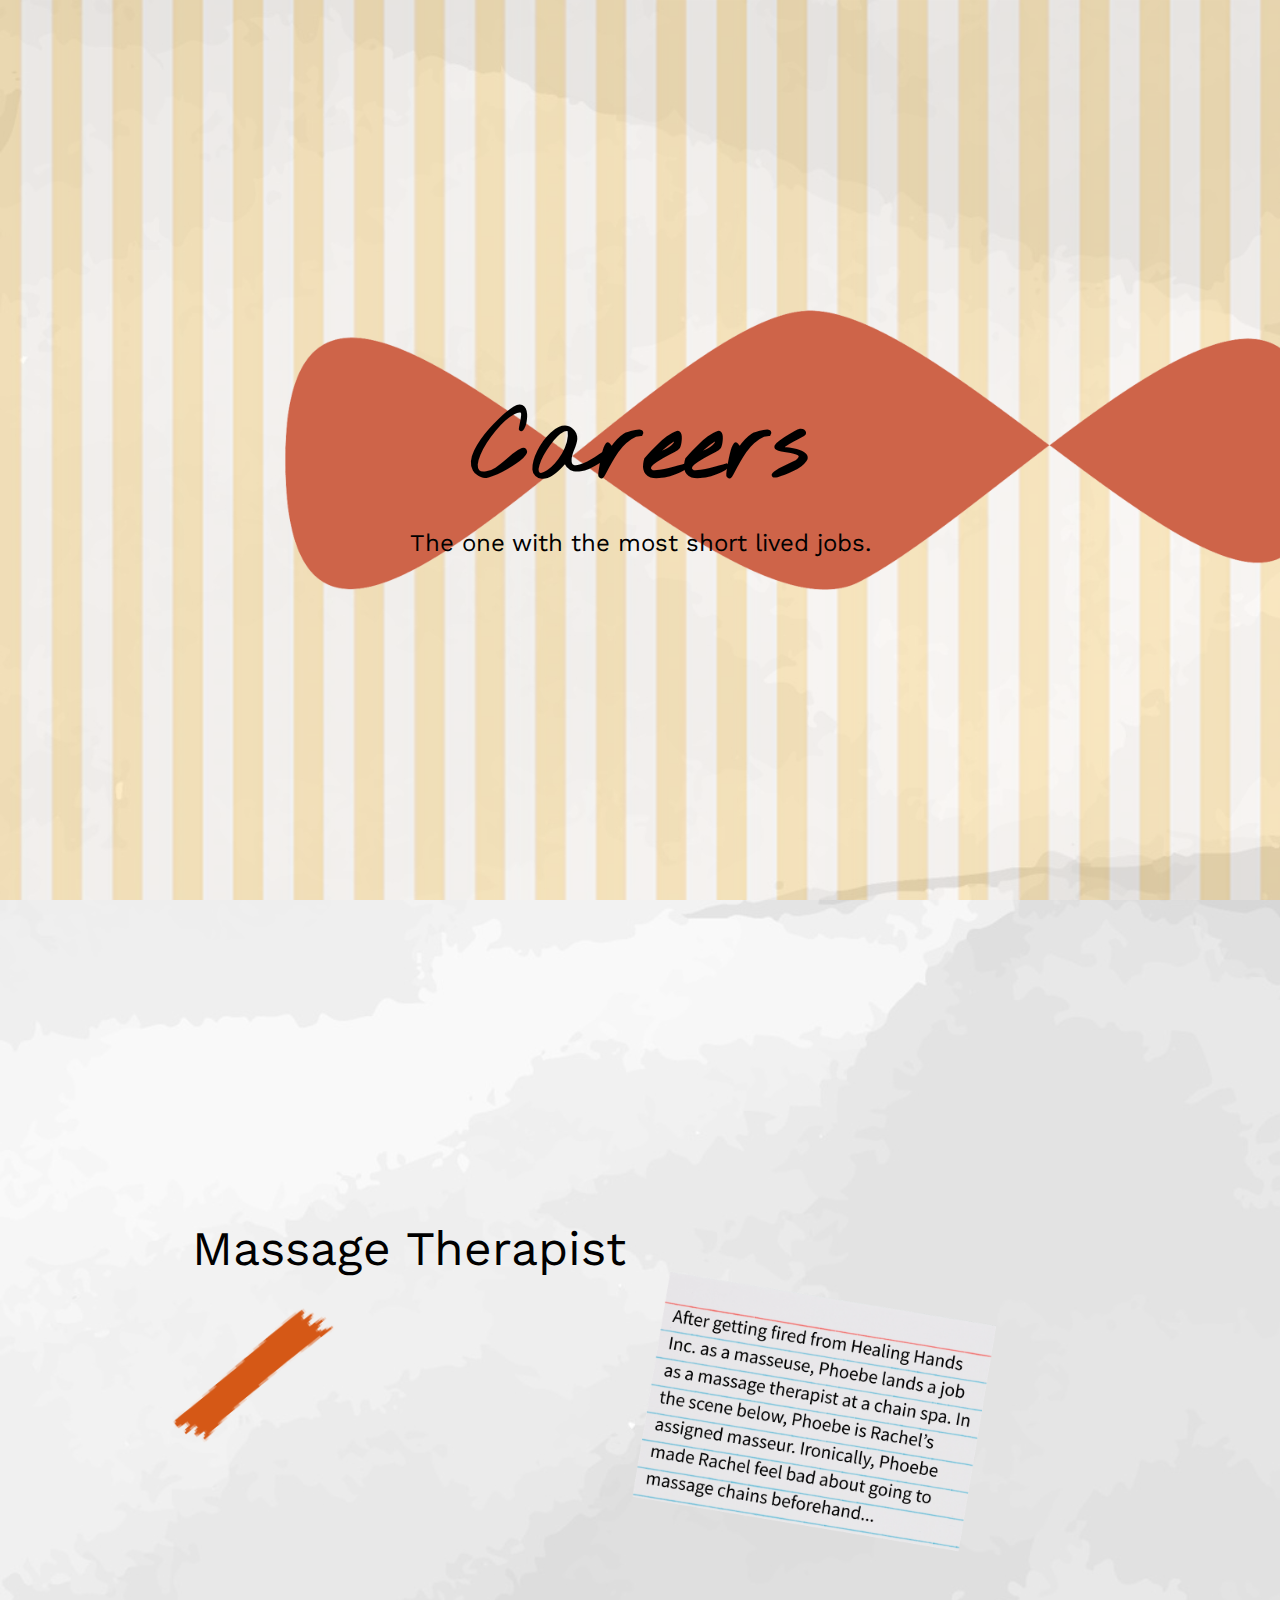
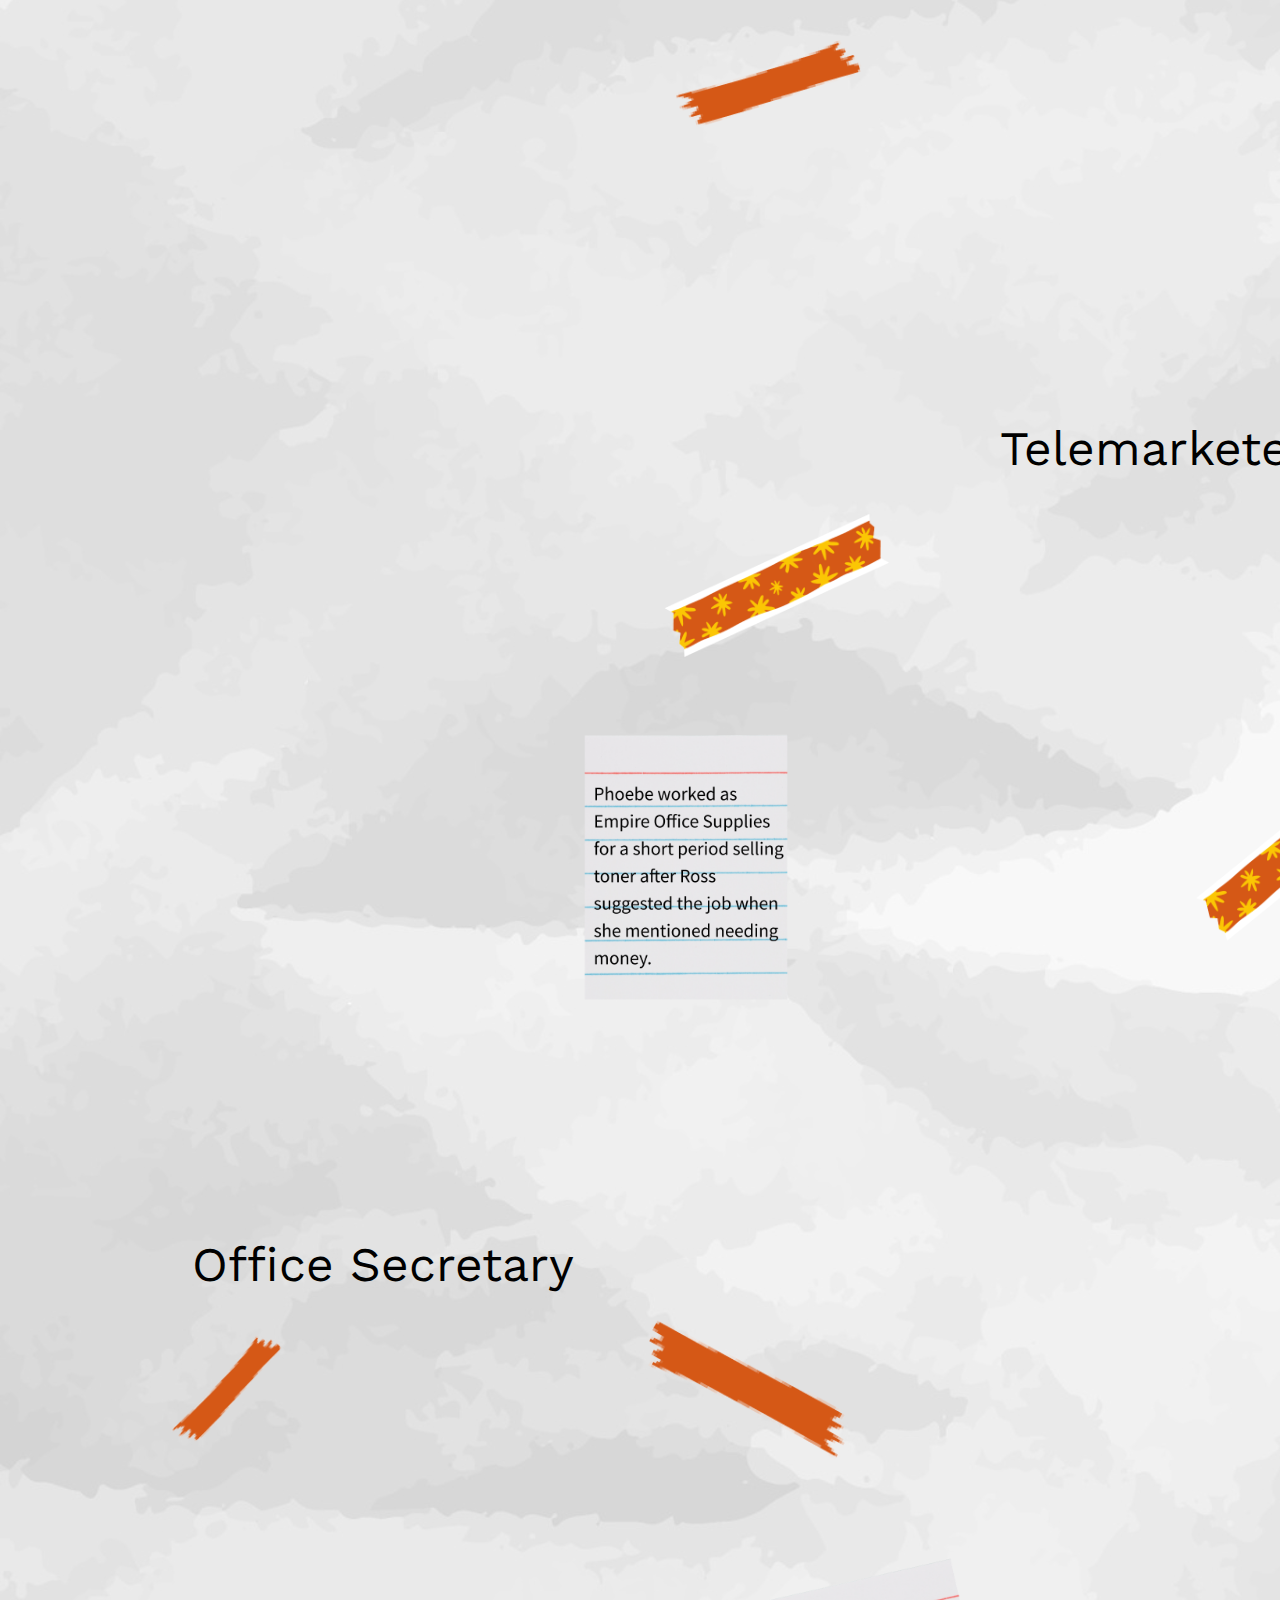
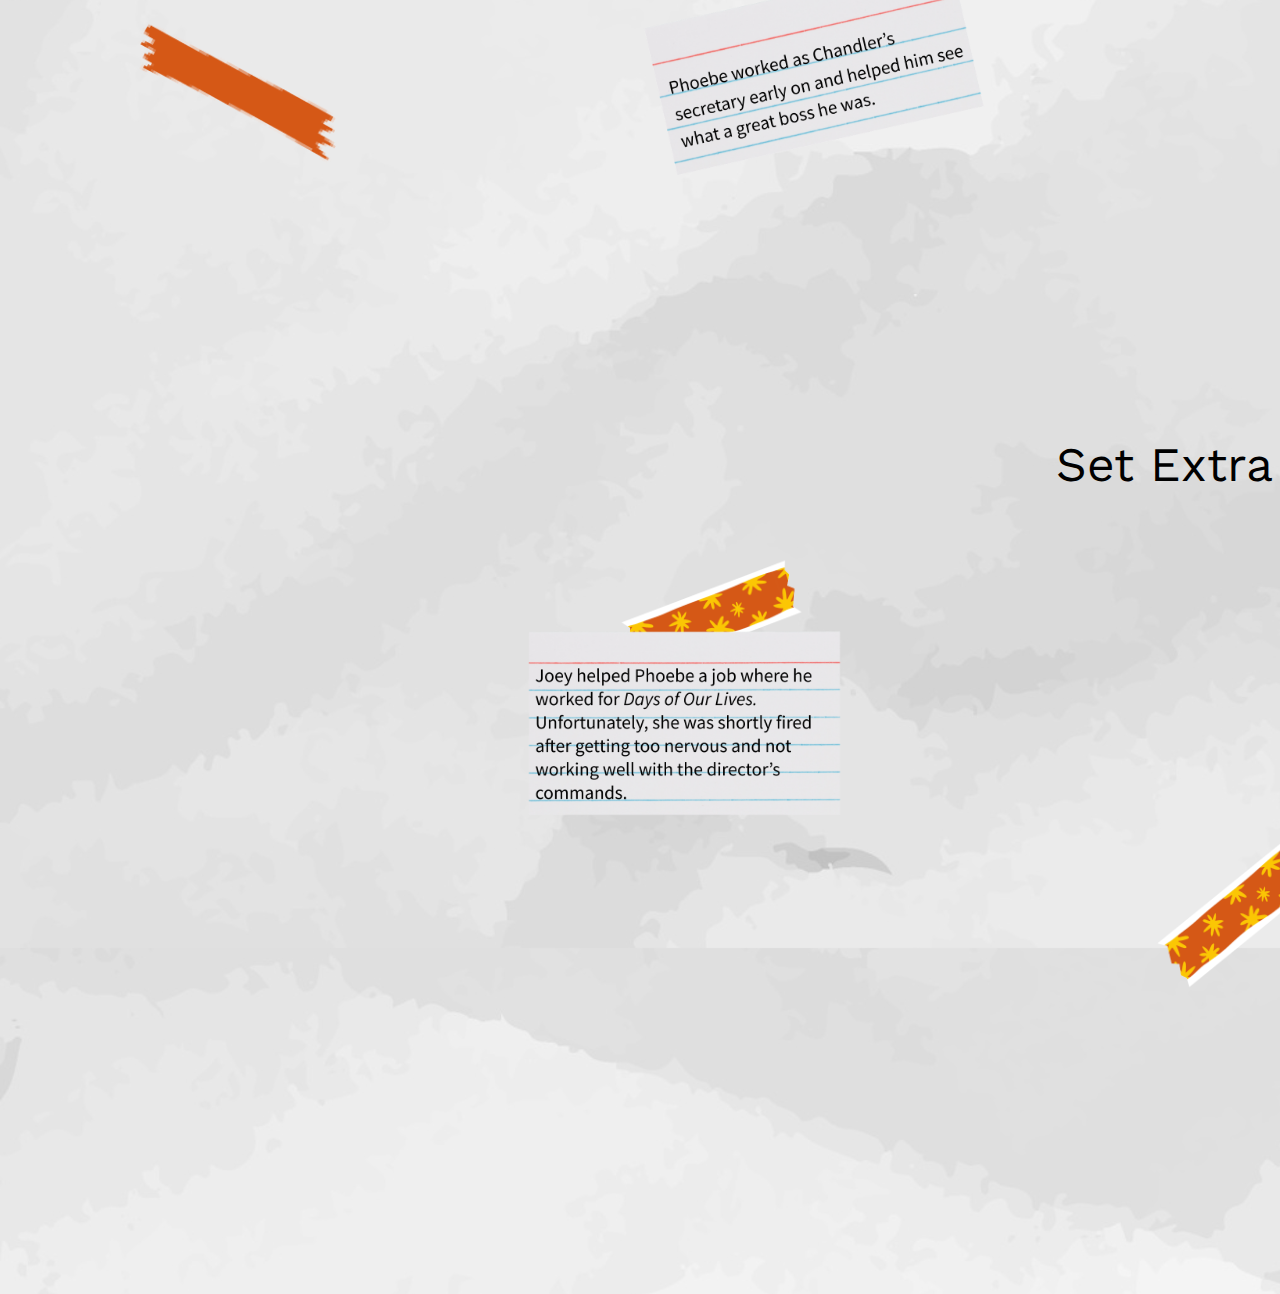
==== careers.html @ 3e1822ba "draft" ====
<!DOCTYPE html>
<html lang="en">
<head>
    <!-- nothing you could do -->
    <link rel="preconnect" href="https://fonts.googleapis.com">
    <link rel="preconnect" href="https://fonts.gstatic.com" crossorigin>
    <link href="https://fonts.googleapis.com/css2?family=Nothing+You+Could+Do&display=swap" rel="stylesheet">   
    <!-- work sans -->
    <link rel="preconnect" href="https://fonts.googleapis.com">
    <link rel="preconnect" href="https://fonts.gstatic.com" crossorigin>
    <link href="https://fonts.googleapis.com/css2?family=Work+Sans:ital,wght@0,100..900;1,100..900&display=swap" rel="stylesheet">
    <title>Web Design Labs</title>
    <!-- source sans 3 -->
    <link rel="preconnect" href="https://fonts.googleapis.com">
    <link rel="preconnect" href="https://fonts.gstatic.com" crossorigin>
    <link href="https://fonts.googleapis.com/css2?family=Source+Sans+3:ital,wght@0,200..900;1,200..900&display=swap" rel="stylesheet">
    
    <link rel="stylesheet" href="careers.css">
</head>

<body>
   
    <main>
 
        <div class="container">
            <div class="text">
              <h1>Careers</h1>
              <h2>The one with the most short lived jobs.</h2>
            </div>
        </div>

        <div class="massagetherapist">
            <h3>Massage Therapist</h3>
            <img src="media/careers/firstnote.png" class="firstnote">
            <img src="media/careers/firsttape.png" class="firsttape">
            <iframe id="video-massage" width="626" height="371" src="https://www.youtube.com/embed/C-WMx1nCTbc" title="Phoebe Secretly Gives Rachel a Massage | Friends" frameborder="0" allow="accelerometer; autoplay; clipboard-write; encrypted-media; gyroscope; picture-in-picture; web-share" referrerpolicy="strict-origin-when-cross-origin" allowfullscreen></iframe>
            <script src="https://www.youtube.com/iframe_api"></script>
            
        </div>

        <div class="telemarketer">
            <h4>Telemarketer</h4>
            <img src="media/careers/secondnote.png" class="secondnote">
            <img src="media/careers/secondtape.png" class="secondtape">
            <iframe width="626" height="371" src="https://www.youtube.com/embed/RNCJu1J_Urg" title="Phoebe Starts Her Telemarketing Job | Friends" frameborder="0" allow="accelerometer; autoplay; clipboard-write; encrypted-media; gyroscope; picture-in-picture; web-share" referrerpolicy="strict-origin-when-cross-origin" allowfullscreen></iframe>
        </div>

        <div class="officesecretary">
            <h3>Office Secretary</h3>
            <img src="media/careers/thirdnote.png" class="thirdnote">
            <img src="media/careers/thirdtape.png" class="thirdtape">
            <iframe width="626" height="371" src="https://www.youtube.com/embed/V6TyZj4gkYQ" title="Friends: Phoebe Becomes Chandler&#39;s Temp Secretary (Season 1 Clip) | TBS" frameborder="0" allow="accelerometer; autoplay; clipboard-write; encrypted-media; gyroscope; picture-in-picture; web-share" referrerpolicy="strict-origin-when-cross-origin" allowfullscreen></iframe>
        </dvi>

        <div class="setextra">
            <h5>Set Extra</h5>
            <img src="media/careers/fourthnote.png" class="fourthnote">
            <img src="media/careers/fourthtape.png" class="fourthtape">
            <iframe width="626" height="371" src="https://www.youtube.com/embed/PnAcKcSsz2U" title="Nurse Phoebe | Friends" frameborder="0" allow="accelerometer; autoplay; clipboard-write; encrypted-media; gyroscope; picture-in-picture; web-share" referrerpolicy="strict-origin-when-cross-origin" allowfullscreen></iframe>
        </div>
    
    </main>

    <script src="careers.js"></script>
    
</body>
</html>
---- careers.css ----
/* texts */

body {
    background-image: url('media/landing/crumpled paper.jpeg');
    background-size: cover;
    margin: 0;
}

h1 {
    font-family: "Nothing You Could Do", sans-serif;
    font-size: 96px;
}

h2 {
    font-family: "Work Sans", sans-serif;
    font-size: 24px;
    font-weight: normal;
    margin-top: -50px;
}

h3 {
    font-family: "Work Sans", sans-serif;
    font-size: 48px;
    font-weight: normal;
    white-space: nowrap;
}

h4 {
    font-family: "Work Sans", sans-serif;
    font-size: 48px;
    font-weight: normal;
    white-space: nowrap;
    margin-left: 6.5em;
}

h5 {
    font-family: "Work Sans", sans-serif;
    font-size: 48px;
    font-weight: normal;
    white-space: nowrap;
    margin-left: 8em;
}

p {
    font-family: "Source Sans 3", sans-serif;
    font-size: 20px;
    margin-left: 7em;
}

/* main */

.container {
    display: flex; 
    justify-content: center; /* Horizontally center */
    align-items: center; /* Vertically center */
    text-align: center;
    height: 100vh; 
    background-image: 
        url('media/careers/background.png');
    background-size: cover;
}

.massagetherapist {
    margin-left: 12em;
    margin-top: 20em;
}

.firstnote {
    position: absolute;
    margin-left: -8em;
    margin-top: -21em;
    z-index: 2;  
    width: 1500px;
    pointer-events: none;
}

.firsttape {
    position: absolute;
    margin-left: -36em;
    margin-top: -20em;
    z-index: 2;  
    width: 1800px;
    pointer-events: none;
}

.telemarketer {
    margin-left: 43em;
    margin-top: 20em;
}

.secondnote {
    position: absolute;
    margin-left: -47em;
    margin-top: -6em;
    z-index: 2;  
    width: 1500px;
    pointer-events: none;
}

.secondtape {
    position: absolute;
    margin-left: -36em;
    margin-top: -20em;
    z-index: 2;  
    width: 1800px;
    pointer-events: none;
}

.officesecretary {
    margin-left: 12em;
    margin-top: 20em;
}

.thirdnote {
    position: absolute;
    margin-left: -8em;
    margin-top: -6em;
    z-index: 3;  
    width: 1500px;
    pointer-events: none;
}

.thirdtape {
    position: absolute;
    margin-left: -39em;
    margin-top: -20em;
    z-index: 2;  
    width: 1850px;
    pointer-events: none;
}


.setextra {
    margin-left: 30em;
    margin-top: 20em;
}

.fourthnote {
    position: absolute;
    margin-left: -47em;
    margin-top: -17em;
    z-index: 3;  
    width: 1500px;
    pointer-events: none;
}

.fourthtape {
    position: absolute;
    margin-left: -39em;
    margin-top: -20em;
    z-index: 2;  
    width: 1850px;
    pointer-events: none;
}
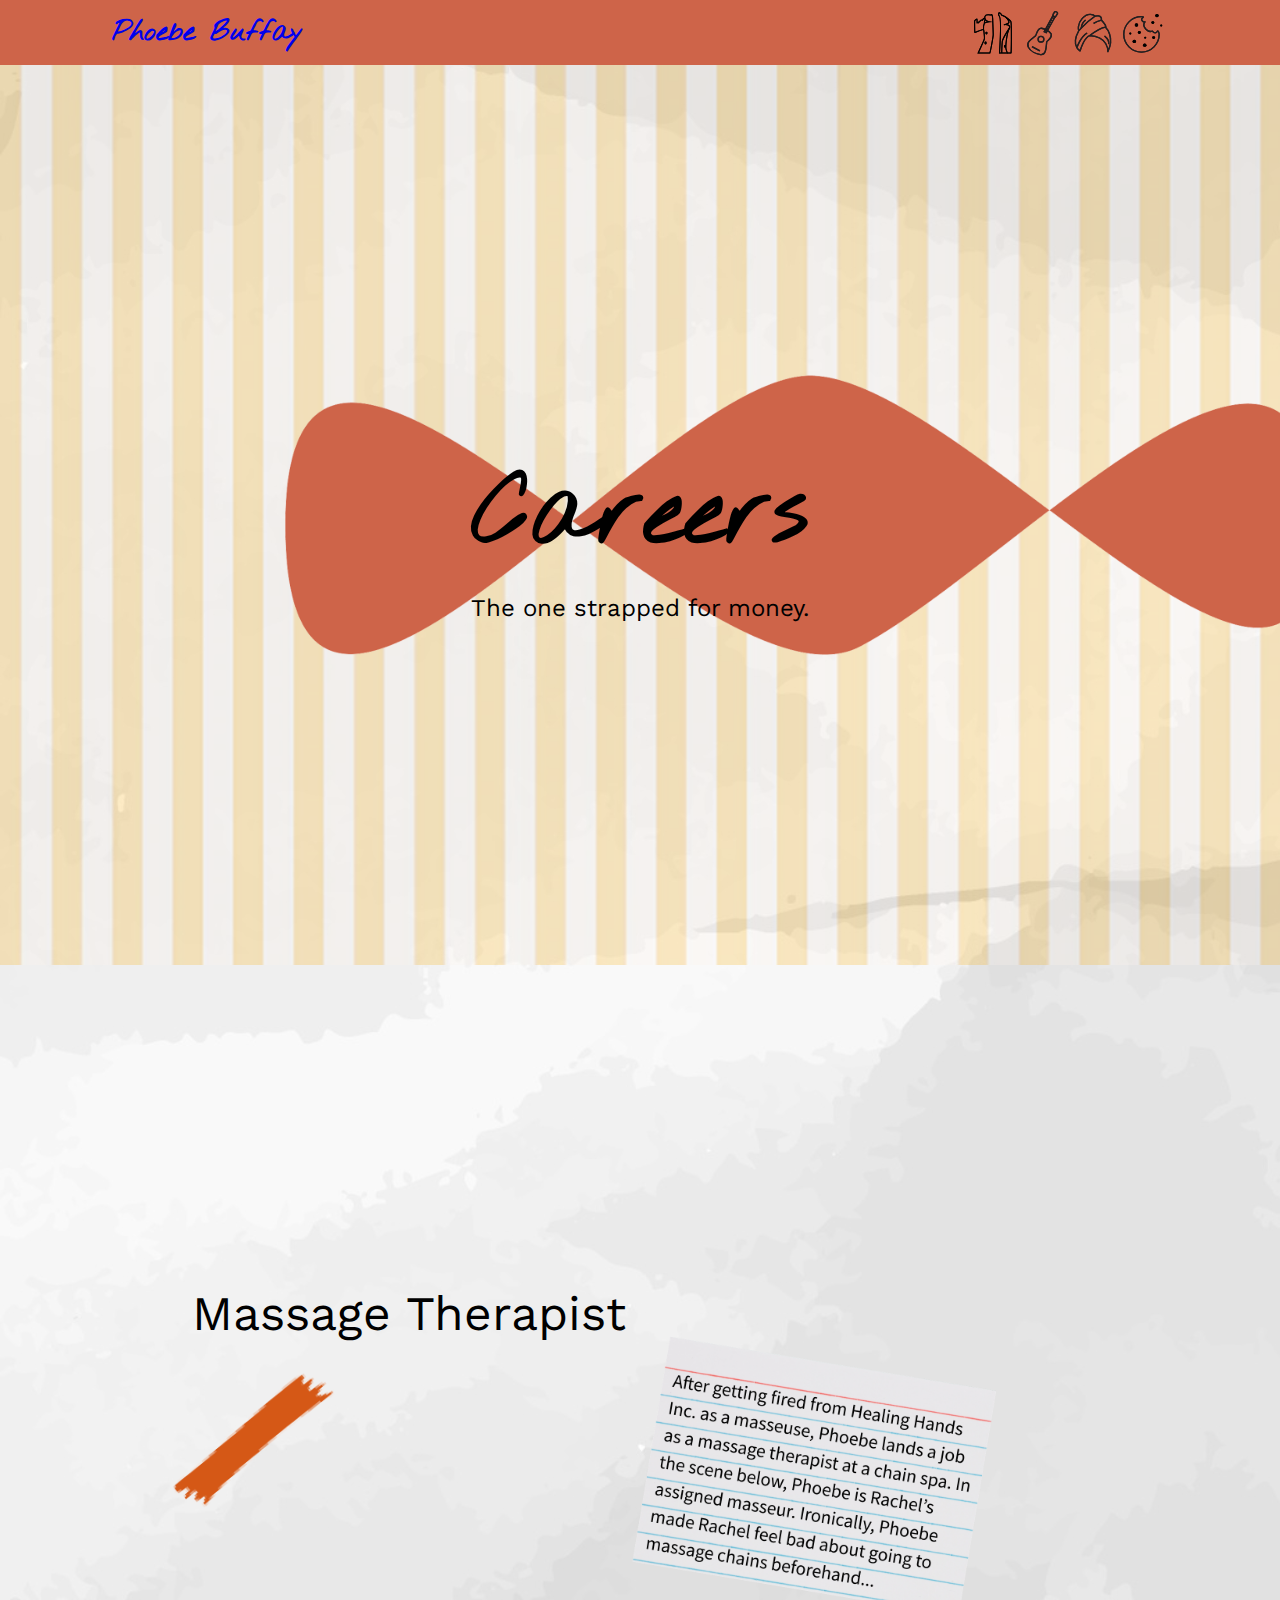
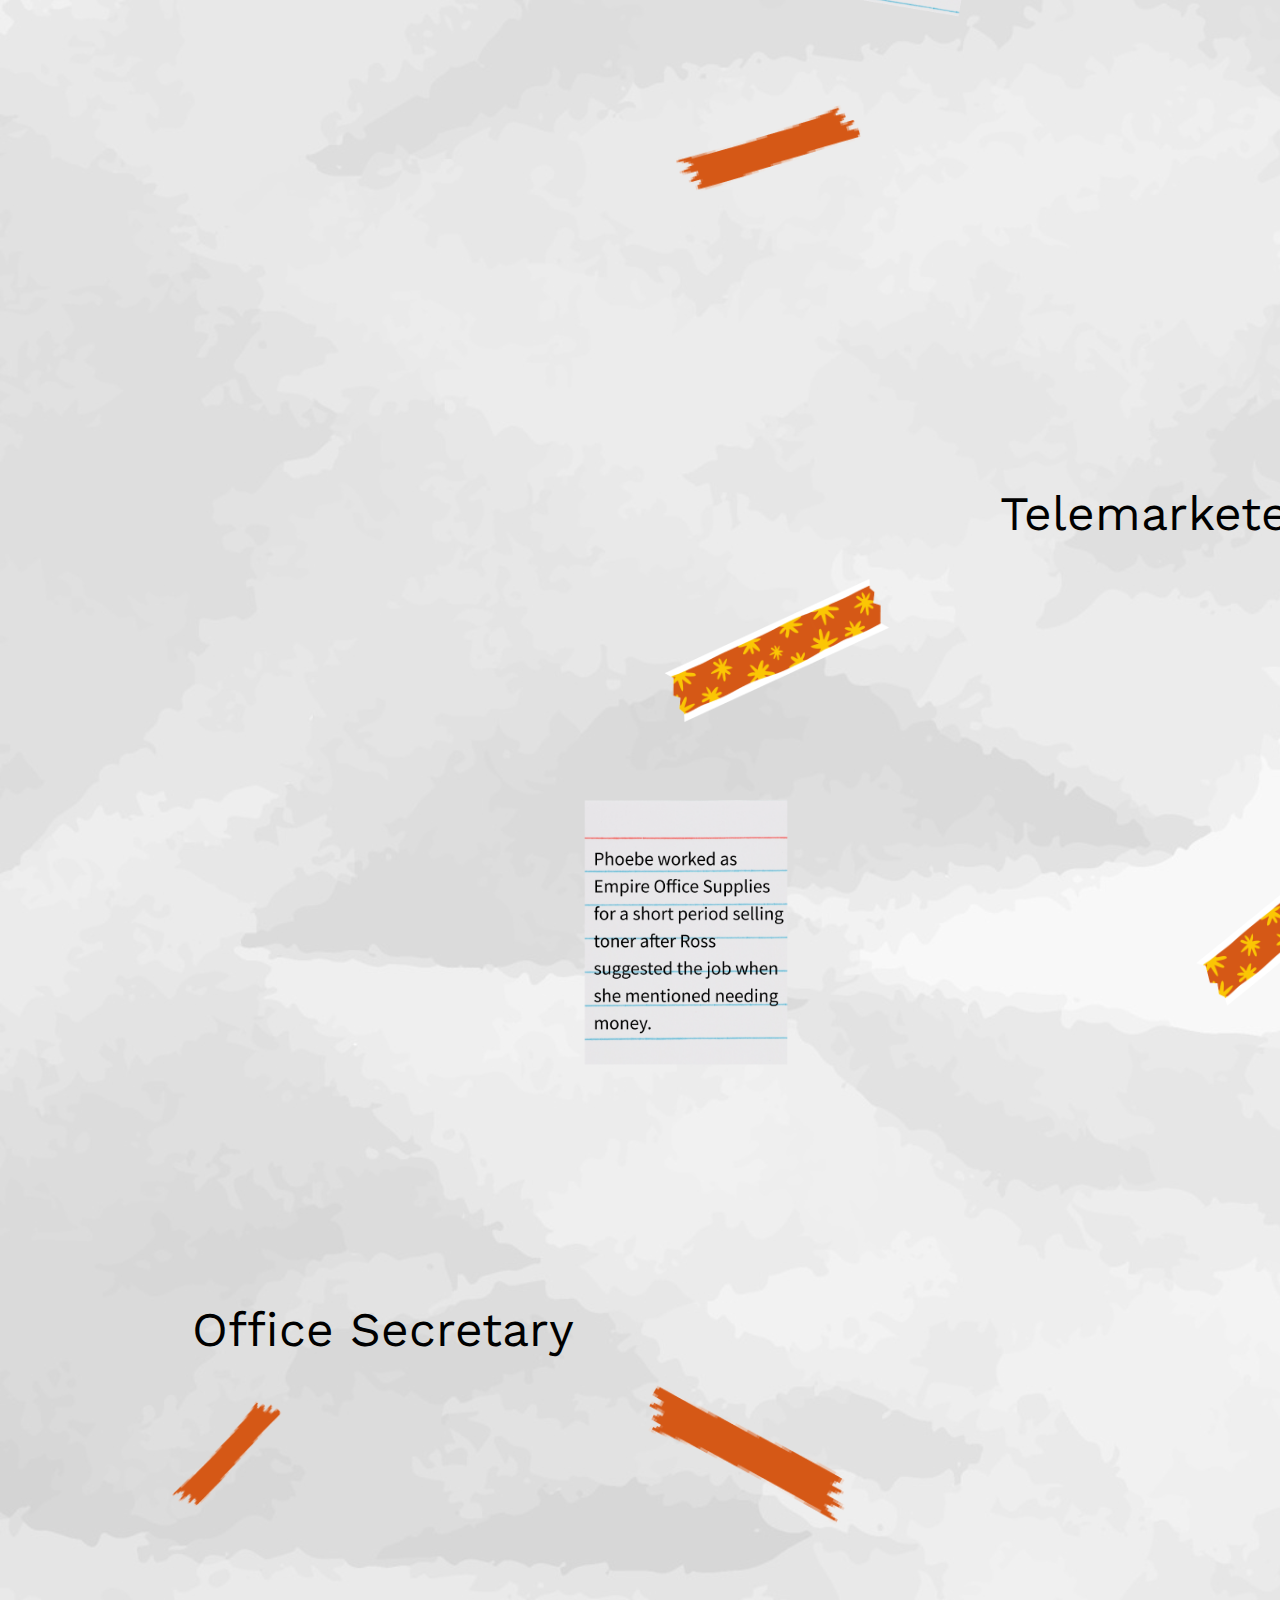
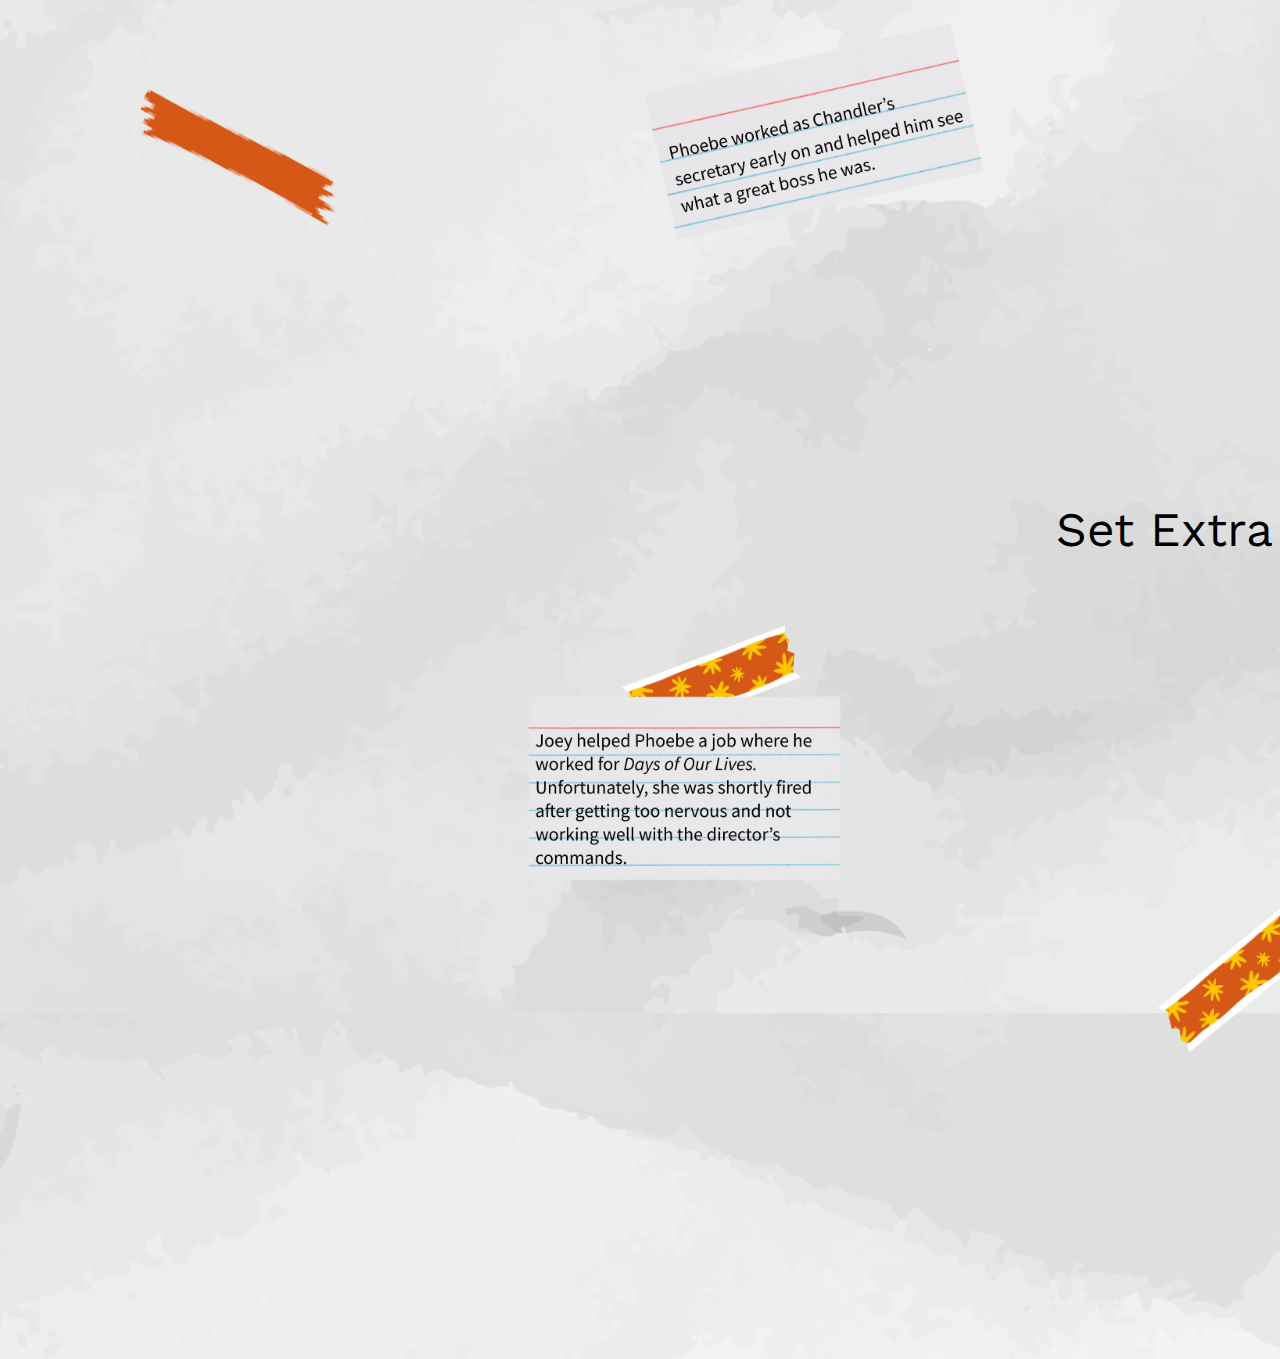
==== commit 87a91ffc: "large update" ====
--- a/careers.html
+++ b/careers.html
@@ -21,11 +21,23 @@
 <body>
    
     <main>
+
+        <div id="nav">
+            <div class="phoebebuffay">
+                <a href="index.html"><h6>Phoebe Buffay</h6></a>
+            </div>
+            <div class="sub">
+                <div class="link-item"><a class="outfits" href="outfits.html"><img src="media/nav/orange coat.svg"></a></div>
+                <div class="link-item"><a class="music" href="music.html"><img src="media/nav/guitar.svg"></a></div>
+                <div class="link-item"><a class="careers" href="careers.html"><img src="media/nav/hair turban.svg"></a></div>
+                <div class="link-item"><a class="recipe" href="recipe.html"><img src="media/nav/cookie.svg"></a></div>
+            </div>
+        </div>
  
         <div class="container">
             <div class="text">
               <h1>Careers</h1>
-              <h2>The one with the most short lived jobs.</h2>
+              <h2>The one strapped for money.</h2>
             </div>
         </div>
 
--- a/careers.css
+++ b/careers.css
@@ -1,9 +1,18 @@
 /* texts */
 
 body {
-    background-image: url('media/landing/crumpled paper.jpeg');
+    background-image: url('media/index/crumpled paper.jpeg');
     background-size: cover;
     margin: 0;
+    overflow-x: hidden;
+}
+
+a {
+    text-decoration: none;
+}
+
+a:visited {
+    color: black;
 }
 
 h1 {
@@ -45,6 +54,94 @@
     font-family: "Source Sans 3", sans-serif;
     font-size: 20px;
     margin-left: 7em;
+}
+
+h6 {
+    font-family: "Nothing You Could Do", sans-serif;
+    font-size: 28px;
+    margin-top: .5em;
+    margin-bottom: .5em;
+    margin-left: 4em;
+}
+
+h6:hover {
+    color: #ffffff;
+}
+
+#nav {
+    display: flex;
+    justify-content: space-between;
+    background-color: #CE6449;
+}
+  
+.sub {
+    margin-left: auto;
+    order: 2;
+    display: flex;
+    align-items: center;
+    margin-right: 7em;
+}
+
+.sub .link-item {
+    width: 50px;
+    height: 50px;
+    position: relative; 
+}
+
+.outfits::before {
+    content: url('media/nav/orange coat.svg');
+    position: absolute;
+    top: 0em;
+    left: 0;
+    width: 100%;
+    height: 100%;
+    transition: opacity 0.3s ease-in-out;
+}
+
+.outfits:hover::before {
+    content: url('media/nav/orange coat color.svg');
+}
+
+.music::before {
+    content: url('media/nav/guitar.svg');
+    position: absolute;
+    top: 0em;
+    left: 0;
+    width: 100%;
+    height: 100%;
+    transition: opacity 0.3s ease-in-out;
+}
+
+.music:hover::before {
+    content: url('media/nav/guitar color.svg');
+}
+
+.careers::before {
+    content: url('media/nav/hair turban.svg');
+    position: absolute;
+    top: 0em;
+    left: 0;
+    width: 100%;
+    height: 100%;
+    transition: opacity 0.3s ease-in-out;
+}
+
+.careers:hover::before {
+    content: url('media/nav/hair turban color.svg');
+}
+
+.recipe::before {
+    content: url('media/nav/cookie.svg');
+    position: absolute;
+    top: 0em;
+    left: 0;
+    width: 100%;
+    height: 100%;
+    transition: opacity 0.3s ease-in-out;
+}
+
+.recipe:hover::before {
+    content: url('media/nav/cookie color.svg');
 }
 
 /* main */
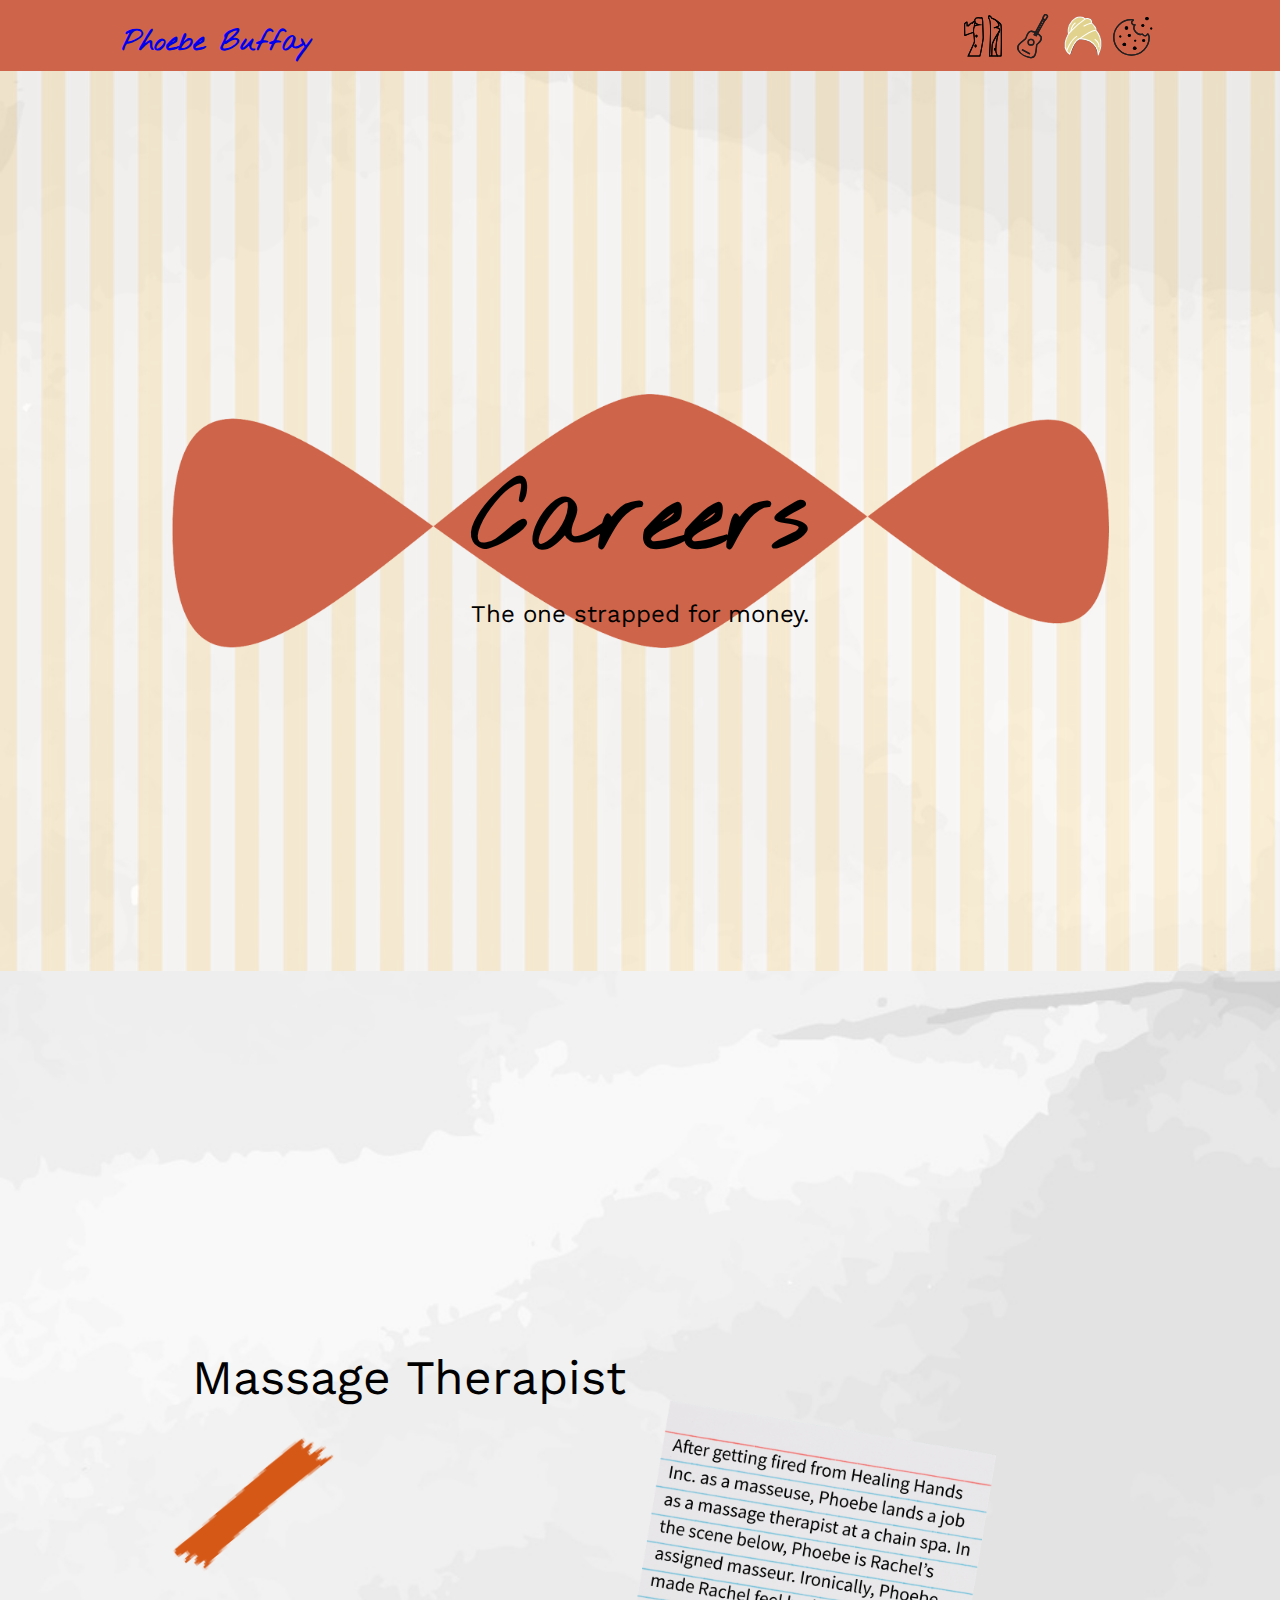
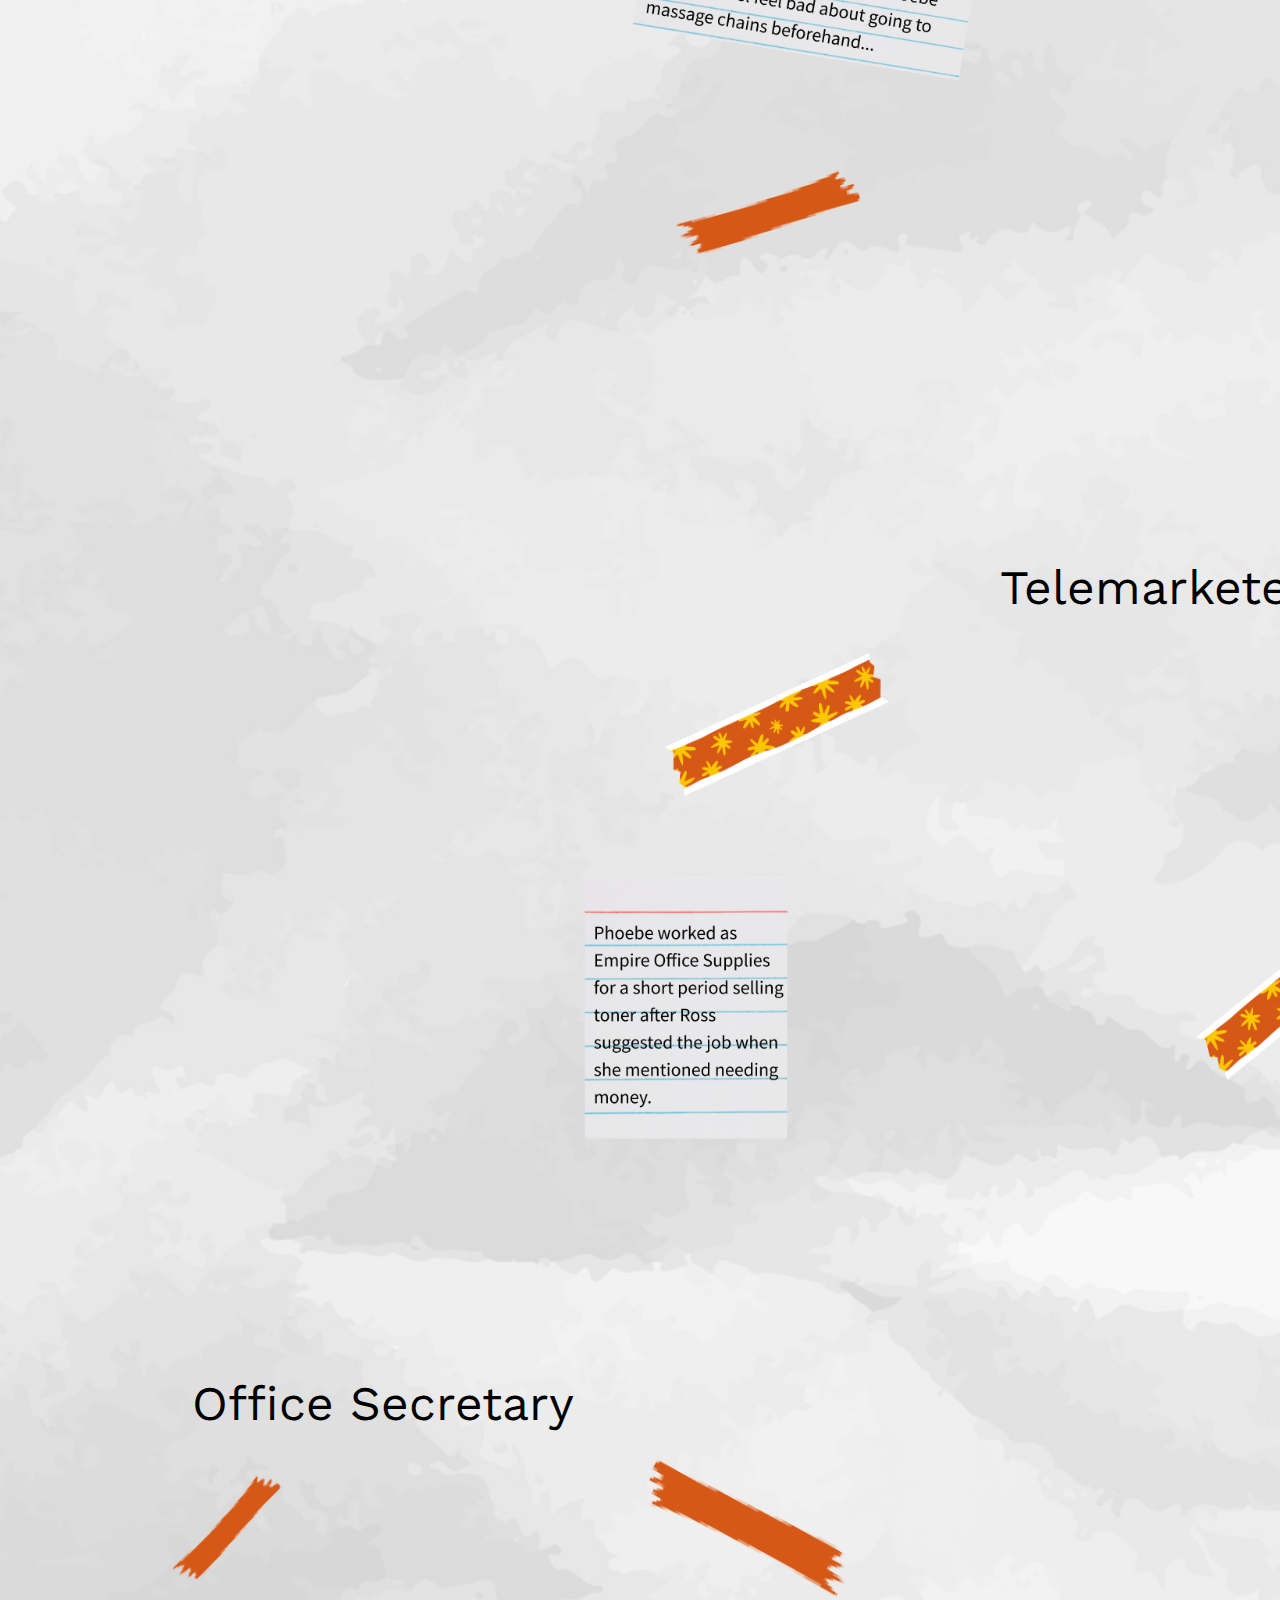
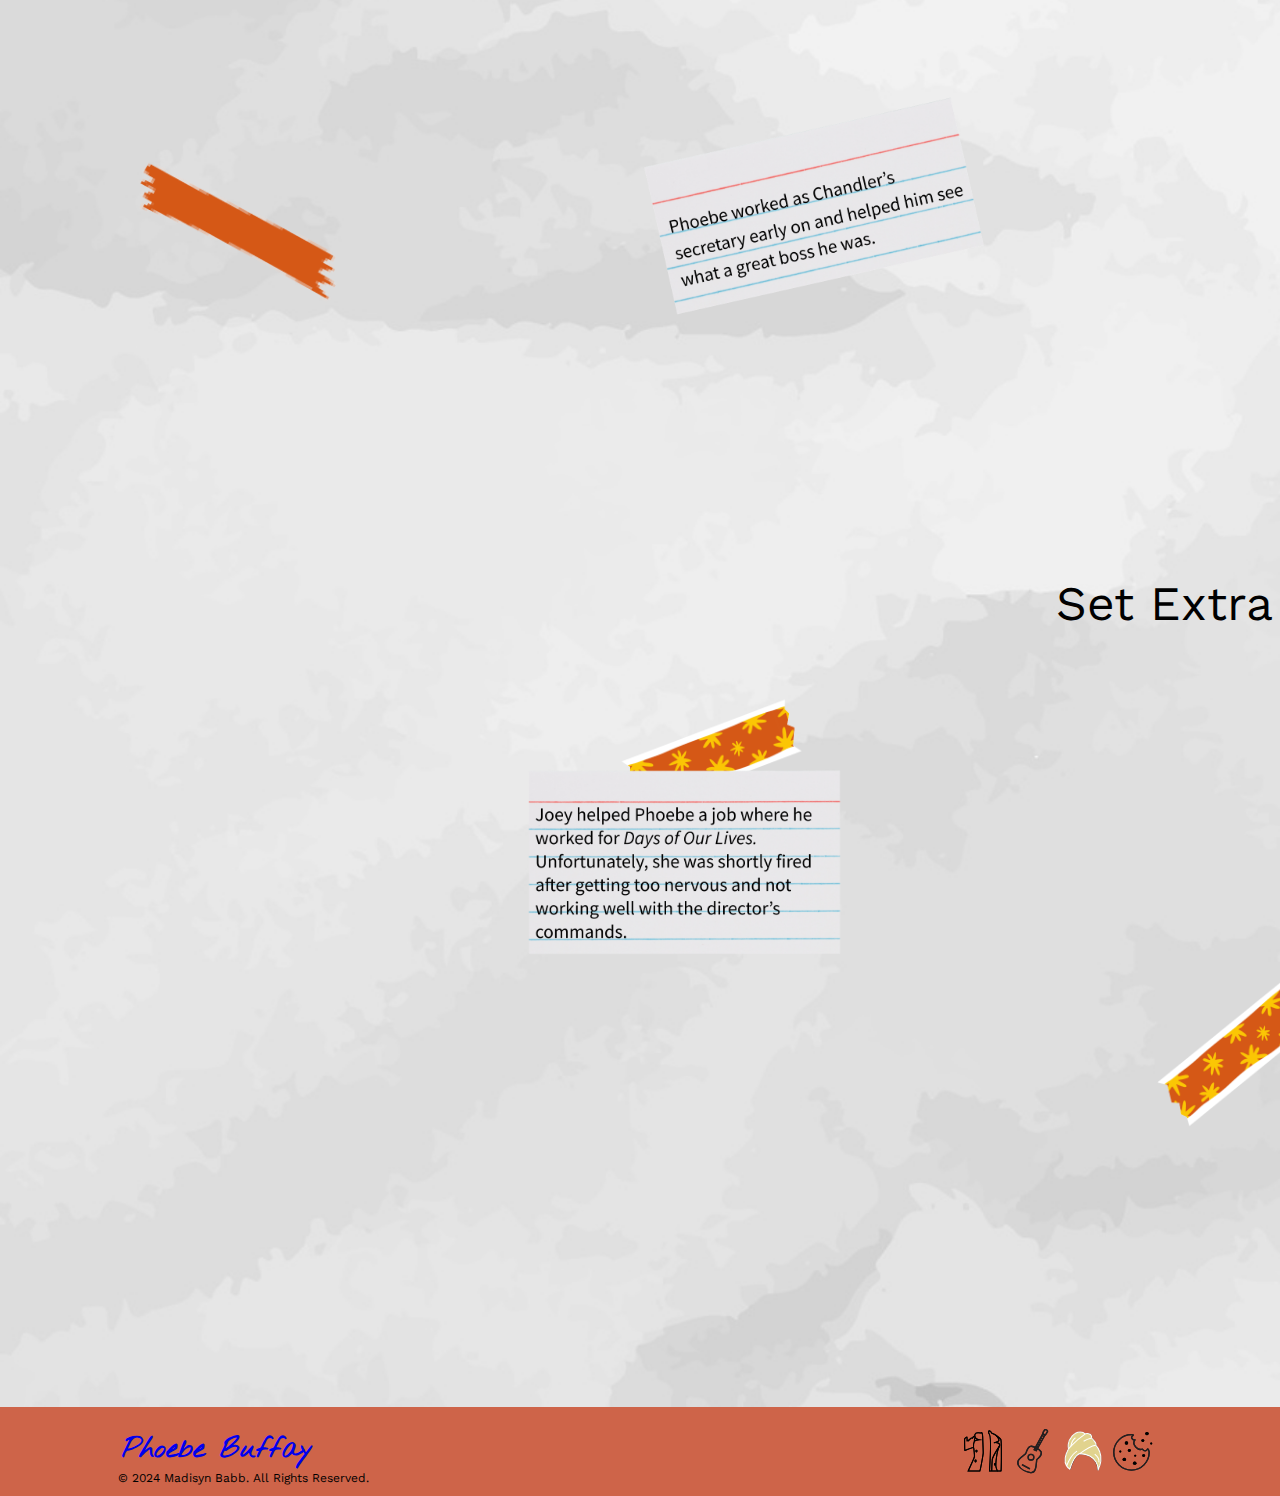
==== commit 0b5f548d: "big big changes" ====
--- a/careers.html
+++ b/careers.html
@@ -46,8 +46,6 @@
             <img src="media/careers/firstnote.png" class="firstnote">
             <img src="media/careers/firsttape.png" class="firsttape">
             <iframe id="video-massage" width="626" height="371" src="https://www.youtube.com/embed/C-WMx1nCTbc" title="Phoebe Secretly Gives Rachel a Massage | Friends" frameborder="0" allow="accelerometer; autoplay; clipboard-write; encrypted-media; gyroscope; picture-in-picture; web-share" referrerpolicy="strict-origin-when-cross-origin" allowfullscreen></iframe>
-            <script src="https://www.youtube.com/iframe_api"></script>
-            
         </div>
 
         <div class="telemarketer">
@@ -70,8 +68,21 @@
             <img src="media/careers/fourthtape.png" class="fourthtape">
             <iframe width="626" height="371" src="https://www.youtube.com/embed/PnAcKcSsz2U" title="Nurse Phoebe | Friends" frameborder="0" allow="accelerometer; autoplay; clipboard-write; encrypted-media; gyroscope; picture-in-picture; web-share" referrerpolicy="strict-origin-when-cross-origin" allowfullscreen></iframe>
         </div>
-    
+
+        
     </main>
+    <div id="bottomnav">
+        <div>
+            <a href="index.html"><h6>Phoebe Buffay</h6></a>
+            <h7>© 2024 Madisyn Babb. All Rights Reserved.</h7>
+        </div>
+        <div class="sub">
+            <div class="link-item"><a class="outfits" href="outfits.html"><img src="media/nav/orange coat.svg"></a></div>
+            <div class="link-item"><a class="music" href="music.html"><img src="media/nav/guitar.svg"></a></div>
+            <div class="link-item"><a class="careers" href="careers.html"><img src="media/nav/hair turban.svg"></a></div>
+            <div class="link-item"><a class="recipe" href="recipe.html"><img src="media/nav/cookie.svg"></a></div>
+        </div>
+    </div>
 
     <script src="careers.js"></script>
     
--- a/careers.css
+++ b/careers.css
@@ -62,16 +62,60 @@
     margin-top: .5em;
     margin-bottom: .5em;
     margin-left: 4em;
+    margin-bottom: 0;
 }
 
 h6:hover {
     color: #ffffff;
+}
+
+h7 {
+    font-family: "Work Sans", sans-serif;
+    font-size: 12px;
+    margin-left: 9em;
 }
 
 #nav {
     display: flex;
     justify-content: space-between;
     background-color: #CE6449;
+    padding: 10px;
+}
+
+@media (max-width: 700px) {
+    #nav {
+        display: flex;
+        justify-content: space-between;
+        background-color: #CE6449;
+        margin-right: -6em;
+    }
+    h6 {
+        margin-left: 1em;
+    }
+    h7 {
+        margin-left: 2em;
+    }
+}
+
+#bottomnav {
+    display: flex;
+    justify-content: space-between;
+    bottom: 0;
+    background-color: #CE6449;
+    margin-top: 20em;
+    padding: 10px;
+}
+
+@media (max-width: 700px) {
+    #bottomnav {
+        display: flex;
+        justify-content: space-between;
+        background-color: #CE6449;
+        margin-right: -6em;
+    }
+    h6 {
+        margin-left: 1em;
+    }
 }
   
 .sub {
@@ -117,17 +161,13 @@
 }
 
 .careers::before {
-    content: url('media/nav/hair turban.svg');
+    content: url('media/nav/hair turban color.svg');
     position: absolute;
     top: 0em;
     left: 0;
     width: 100%;
     height: 100%;
     transition: opacity 0.3s ease-in-out;
-}
-
-.careers:hover::before {
-    content: url('media/nav/hair turban color.svg');
 }
 
 .recipe::before {
@@ -153,13 +193,39 @@
     text-align: center;
     height: 100vh; 
     background-image: 
+        url('media/yellow stripes.png');
+    background-size: 
+        contain;
+}
+
+.text {
+    background-image: 
         url('media/careers/background.png');
-    background-size: cover;
+    background-size: contain;
+    background-repeat: no-repeat;
+    background-position: center center;
+    width: 80vw
+}
+
+@media (max-width: 700px) {
+    h1 {
+        font-size: 64px;
+    }
+    h2 {
+        font-size: 16px;
+    }
+    .container {
+        background-repeat: no-repeat, repeat;
+        background-size: 
+            cover,
+            500px; 
+    }
 }
 
 .massagetherapist {
     margin-left: 12em;
     margin-top: 20em;
+    padding: 10px 0;
 }
 
 .firstnote {
@@ -178,6 +244,41 @@
     z-index: 2;  
     width: 1800px;
     pointer-events: none;
+}
+
+@media (max-width: 700px) {
+    
+    .massagetherapist {
+        margin-left: 8em;
+        margin-top: 20em;
+    }
+    
+    .firstnote {
+        position: absolute;
+        margin-left: -8em;
+        margin-top: -15em;
+        z-index: 2;  
+        pointer-events: none;
+        width: 1000px;
+    }
+    
+    .firsttape {
+        position: absolute;
+        margin-left: -26em;
+        margin-top: -14em;
+        z-index: 2;  
+        width: 1300px;
+        pointer-events: none;
+    }
+
+      .massagetherapist iframe {
+        height: 300px;
+        width: 450px;
+    }
+
+    h4 {
+        margin-left: 0em;
+    }
 }
 
 .telemarketer {
@@ -201,6 +302,37 @@
     z-index: 2;  
     width: 1800px;
     pointer-events: none;
+}
+
+@media (max-width: 700px) {
+    
+    .telemarketer {
+        margin-left: 8em;
+        margin-top: 20em;
+    }
+    
+    .secondnote {
+        position: absolute;
+        margin-left: -30em;
+        margin-top: 1em;
+        z-index: 2;  
+        pointer-events: none;
+        width: 1000px;
+    }
+    
+    .secondtape {
+        position: absolute;
+        margin-left: -26em;
+        margin-top: -14em;
+        z-index: 2;  
+        width: 1300px;
+        pointer-events: none;
+    }
+
+      .telemarketer iframe {
+        height: 300px;
+        width: 450px;
+    }
 }
 
 .officesecretary {
@@ -226,6 +358,40 @@
     pointer-events: none;
 }
 
+@media (max-width: 700px) {
+    
+    .officesecretary {
+        margin-left: 8em;
+        margin-top: 20em;
+    }
+    
+    .thirdnote {
+        position: absolute;
+        margin-left: -8em;
+        margin-top: 0em;
+        z-index: 3;  
+        pointer-events: none;
+        width: 1000px;
+    }
+    
+    .thirdtape {
+        position: absolute;
+        margin-left: -26em;
+        margin-top: -14em;
+        z-index: 2;  
+        width: 1300px;
+        pointer-events: none;
+    }
+
+      .officesecretary iframe {
+        height: 300px;
+        width: 450px;
+    }
+
+    h4 {
+        margin-left: 0em;
+    }
+}
 
 .setextra {
     margin-left: 30em;
@@ -248,4 +414,39 @@
     z-index: 2;  
     width: 1850px;
     pointer-events: none;
-}+}
+
+@media (max-width: 700px) {
+    
+    .setextra {
+        margin-left: 0em;
+        margin-top: 20em;
+    }
+    
+    .fourthnote {
+        position: absolute;
+        margin-left: -27em;
+        margin-top: -7em;
+        z-index: 2;  
+        pointer-events: none;
+        width: 1000px;
+    }
+    
+    .fourthtape {
+        position: absolute;
+        margin-left: -26em;
+        margin-top: -14em;
+        z-index: 2;  
+        width: 1300px;
+        pointer-events: none;
+    }
+
+      .setextra iframe {
+        height: 300px;
+        width: 450px;
+    }
+
+    h5 {
+        margin-left: 0em;
+    }
+}
